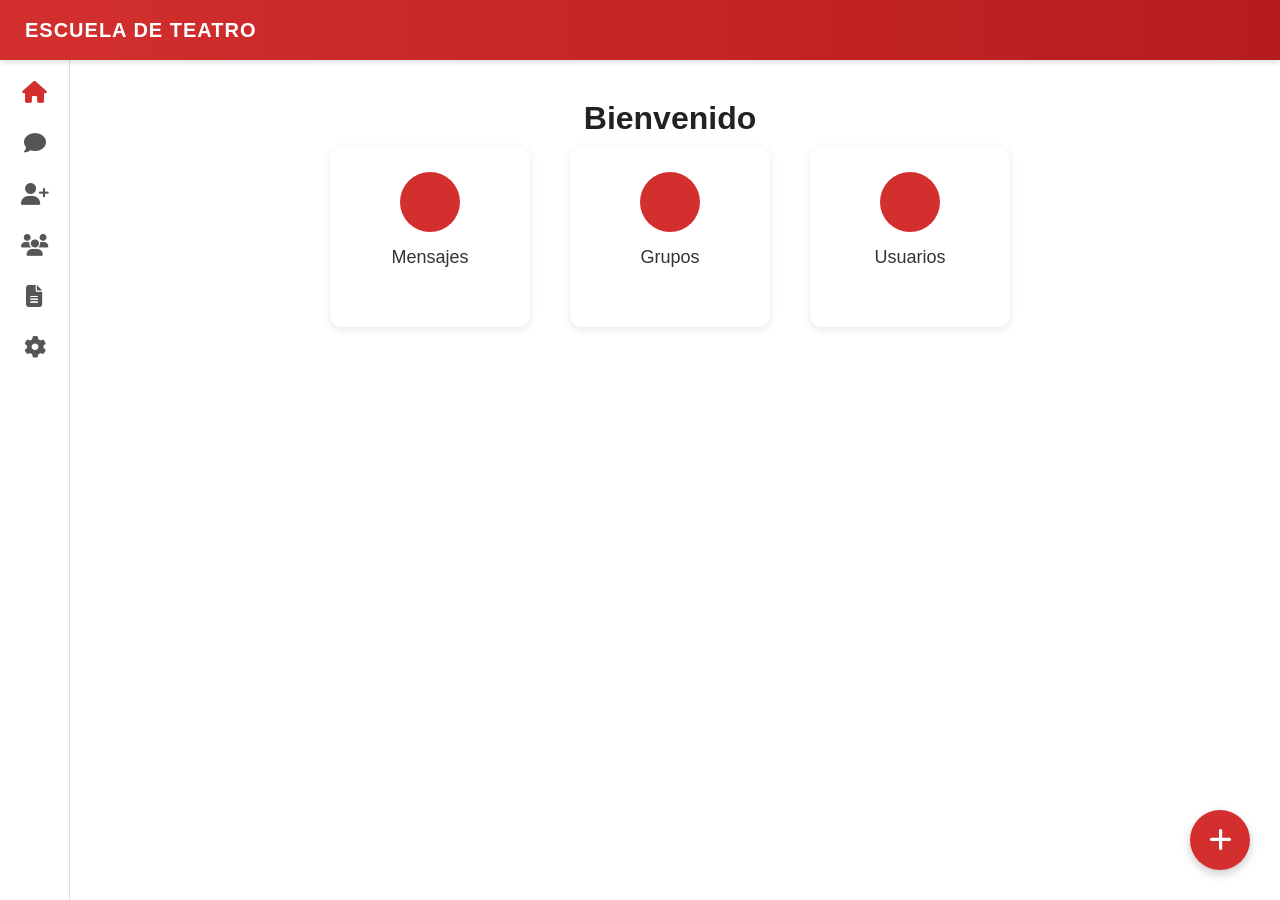
==== index.html @ a5ab4965 "Actualización del proyecto" ====
<!DOCTYPE html>
<html lang="es">
<head>
    <meta charset="UTF-8">
    <title>Escuela de Teatro</title>
    <link rel="stylesheet" href="styles.css">

    <!-- importamos esta fuente para los iconos-->
    <link rel="stylesheet" href="https://cdnjs.cloudflare.com/ajax/libs/font-awesome/6.5.0/css/all.min.css">
</head>
<body>

<!-- cabecera -->
<header class="cabecera">
    <h1>ESCUELA DE TEATRO</h1> <!--cambiar por un logo o el nombre de la escuela-->
</header>

<!-- barra lateral -->
 <!--NO CAMBIEIS ESTAS CLASES PORQUE SON NATIVAS DE LA BIBLIOTECA DE ICONOS-->
<aside class="barra-lateral">
   <a href="index.html" class="icono activo">
    <i class="fas fa-home"></i>
    </a>

    <a href="http://localhost/FFE_PRACTICAS/PROYECTO-PRACTICAS/mensaje.php" class="icono">
        <i class="fas fa-comment"></i>
    </a>

    <a href="login.html" class="icono">
        <i class="fas fa-user-plus"></i>
    </a>

    <a href="registro.html" class="icono"> 
        <i class="fas fa-users"></i>
    </a>

    <a href="historial.html" class="icono">
        <i class="fas fa-file-alt"></i>
    </a>

    <a href="#" class="icono">
        <i class="fas fa-cog"></i>
    </a>
</aside>

<!-- contenido -->
<main class="contenido">
    <h2>Bienvenido</h2>

    <div class="tarjetas-contenedor">
        <div class="tarjeta">
            <div class="circulo"></div>
            <p>Mensajes</p>
        </div>

        <div class="tarjeta">
            <div class="circulo"></div>
            <p>Grupos</p>
        </div>

        <div class="tarjeta">
            <div class="circulo"></div>
            <p>Usuarios</p>
        </div>
    </div>
</main>

<!-- botón -->
<button class="boton-flotante">
    <i class="fas fa-plus"></i> <!--NO CAMBIAR ESTA CLASE PORQUE ES NATIVA-->
</button>

</body>
</html>
---- styles.css ----
/* ESTILOS DE LOGIN */

/* la base de todos los estilos */
* {
    margin: 0;
    padding: 0;
    box-sizing: border-box;
    font-family: Arial, Helvetica, sans-serif;
}

body, html {
    height: 100%;
}

/* CONTENEDOR PRINCIPAL */
.contenedor {
    display: flex;
    height: 100vh;
}

/* LADO IZQUIERDO */
.contenedor-izquierdo {
    width: 50%;
    background: url("fondo.jpg") no-repeat center center/cover; 
    position: relative;
}

.overlay {
    width: 100%;
    height: 100%;
    background: linear-gradient(180deg, rgba(0,0,0,0.2), rgba(0,0,0,0.7));
    padding: 40px;
    display: flex;
    flex-direction: column;
    justify-content: space-between;
}

/* LOGO */
.logo {
    color: white;
    font-size: 28px;
    font-weight: bold;
}

/* TEXTO DE BIENVENIDA */
.texto-bienvenida h2 {
    color: white;
    font-size: 48px;
    font-weight: bold;
    line-height: 1.1;
}

/* LADO DERECHO */
.contenedor-derecho {
    width: 50%;
    display: flex;
    justify-content: center;
    align-items: center;
    background: white;
}

/* FORMULARIO */
.formulario-login {
    width: 70%;
}

.formulario-login h2 {
    font-size: 28px;
    margin-bottom: 40px;
    color: #222;
}

/* GRUPOS DE INPUT */
.grupo-input {
    position: relative;
    margin-bottom: 40px;
}

.grupo-input input {
    width: 100%;
    border: none;
    border-bottom: 2px solid #ccc;
    padding: 10px 0;
    font-size: 16px;
    outline: none;
}

.grupo-input input:focus {
    border-bottom-color: #d32f2f;
}

.grupo-input label {
    position: absolute;
    top: -20px;
    left: 0;
    font-size: 14px;
    color: #555;
}

/* BOTÓN GENÉRICO */
button {
    width: 100%;
    padding: 12px 0;
    background: #d32f2f;
    border: none;
    border-radius: 30px;
    color: white;
    font-size: 18px;
    cursor: pointer;
    transition: 0.3s;
}

button:hover {
    background: #b71c1c;
}

/* ESTILOS DEL INDEX Y ESTRUCTURA GENERAL */

/* CABECERA */
.cabecera {
    width: 100%;
    height: 60px;
    background: linear-gradient(90deg, #d32f2f, #b71c1c);
    display: flex;
    align-items: center;
    padding-left: 25px;
    color: white;
    font-family: 'Segoe UI', Arial, sans-serif;
    font-weight: 600;
    letter-spacing: 1px;
    position: fixed;
    top: 0;
    left: 0;
    z-index: 10;
    box-shadow: 0 2px 6px rgba(0,0,0,0.15);
}

.cabecera h1 {
    font-size: 20px;
    margin: 0;
}
/* BARRA LATERAL */
.barra-lateral {
    width: 70px;
    background: #ffffff;
    height: 100vh;
    padding-top: 80px; /* para que no tape la cabecera */
    display: flex;
    flex-direction: column;
    align-items: center;
    gap: 25px;
    position: fixed;
    top: 0;
    left: 0;
    border-right: 1px solid #ddd;
}

.icono {
    font-size: 22px;
    color: #555;
    cursor: pointer;
    transition: 0.3s;
    text-decoration: none;
}

.icono:hover {
    color: #d32f2f;
}

.icono.activo {
    color: #d32f2f;
}

/* CONTENIDO PRINCIPAL (INDEX / HISTORIAL / MENSAJE) */
.contenido {
    margin-left: 60px; /* espacio barra lateral */
    padding-top: 100px; /* espacio cabecera */
    padding-left: 20px;
    padding-right: 20px;
    text-align: center;
}

.contenido h2 {
    font-size: 32px;
    margin-bottom: 10px;
    color: #222;
}

/* TARJETAS INDEX */
.tarjetas-contenedor {
    display: flex;
    justify-content: center;
    gap: 40px;
}

.tarjeta {
    width: 200px;
    height: 180px;
    background: #fff;
    border-radius: 12px;
    box-shadow: 0 2px 8px rgba(0,0,0,0.1);
    display: flex;
    flex-direction: column;
    align-items: center;
    padding-top: 25px;
    transition: 0.3s;
}

.tarjeta:hover {
    transform: translateY(-5px);
}

.circulo {
    width: 60px;
    height: 60px;
    background: #d32f2f;
    border-radius: 50%;
    margin-bottom: 15px;
}

.tarjeta p {
    font-size: 18px;
    color: #333;
    font-weight: 500;
}

/* BOTÓN FLOTANTE INDEX */
.boton-flotante {
    position: fixed;
    bottom: 30px;
    right: 30px;
    width: 60px;
    height: 60px;
    background: #d32f2f;
    border: none;
    border-radius: 50%;
    color: white;
    font-size: 26px;
    cursor: pointer;
    display: flex;
    justify-content: center;
    align-items: center;
    box-shadow: 0 4px 10px rgba(0,0,0,0.2);
    transition: 0.3s;
}

.boton-flotante:hover {
    background: #b71c1c;
}

/* ESTILOS DEL HISTORIAL */

.barra-superior {
    width: 100%;
    display: flex;
    flex-direction: row;
    align-items: center;   
    justify-content: center; 
    gap: 15px;
    padding: 0 20px;
    /* padding-top: 40px;*/
    margin-top: 15px;
    margin-bottom: 20px
}

/* BUSCADOR HISTORIAL */
.buscador-grande {
    width: 100%;
    max-width: 600px;
    height: 45px;
    background: #fff;
    border: 1px solid #ccc;
    border-radius: 25px;
    display: flex;
    align-items: center;
    padding: 0 15px;
    gap: 10px;
    margin: 0 auto;
}

.buscador-grande i {
    color: #888;
    font-size: 18px;
}

.buscador-grande input {
    width: 100%;
    border: none;
    outline: none;
    font-size: 15px;
}

/* FECHAS HISTORIAL */
.filtro-fecha-inline {
    display: flex;
    justify-content: center;
    gap: 8px;
}

.filtro-fecha-inline input {
    height: 38px;
    padding: 0 10px;
    border: 1px solid #ccc;
    border-radius: 6px;
    font-size: 14px;
}

/* BOTÓN FILTROS */
.filtros-container {
    position: relative;
    display: flex;
    justify-content: center;
}

.boton-filtros {
    height: 38px;
    padding: 0 15px;
    background: #d32f2f;
    color: white;
    border: none;
    border-radius: 6px;
    font-size: 14px;
    cursor: pointer;
    display: flex;
    align-items: center;
    gap: 8px;
    transition: 0.3s;
}

.boton-filtros:hover {
    background: #b71c1c;
}

/* PANEL DE FILTROS */
.panel-filtros {
    position: absolute;
    top: 45px;
    right: 0;
    width: 260px;
    background: #fff;
    border: 1px solid #ccc;
    border-radius: 8px;
    padding: 15px;
    box-shadow: 0 2px 8px rgba(0,0,0,0.15);
    display: none;
    z-index: 20;
}

.panel-filtros.activo {
    display: block;
}

.filtro-grupo {
    display: flex;
    flex-direction: column;
    margin-bottom: 12px;
}

.filtro-grupo label {
    font-size: 13px;
    margin-bottom: 4px;
    color: #444;
}

.filtro-select {
    height: 38px;
    border: 1px solid #ccc;
    border-radius: 6px;
    padding: 0 10px;
    font-size: 14px;
    background: #fff;
    cursor: pointer;
}

.boton-aplicar {
    width: 100%;
    height: 38px;
    background: #d32f2f;
    color: white;
    border: none;
    border-radius: 6px;
    font-size: 14px;
    cursor: pointer;
    margin-top: 5px;
}

/* PÁGINA HISTORIAL */
.lista-historial-grande {
    width: 100%;
    display: flex;
    flex-direction: column;
    gap: 12px;
}

.item-historial {
    background: #fff;
    border: 1px solid #d32f2f;
    border-radius: 8px;
    padding: 12px 15px;
    font-size: 14px;
    color: #333;
    line-height: 1.3;
    box-shadow: 0 1px 4px rgba(0,0,0,0.05);
    transition: 0.2s;
}

.item-historial:hover {
    transform: translateY(-2px);
    box-shadow: 0 3px 8px rgba(0,0,0,0.1);
}

/* ESTILOS DE NUEVO MENSAJE */

.contenido-flex {
    display: flex;
    gap: 40px;
    padding-right: 30px;
}
/* CENTRA SOLO EL FORMULARIO DEL REGISTRO */
.registro-flex {
    justify-content: center;
}
/* FORMULARIO IZQUIERDO */
.contenedor-formulario {
    width: 60%;
    background: #fff;
    padding: 20px;
}

.contenedor-formulario h2 {
    font-size: 30px;
    margin-bottom: 25px;
    color: #222;
}

/* BLOQUES DEL FORMULARIO */
.bloque {
    background: #fff;
    border: 1px solid #ddd;
    border-radius: 12px;
    padding: 20px;
    margin-bottom: 25px;
    box-shadow: 0 2px 6px rgba(0,0,0,0.05);
}

.bloque h3 {
    font-size: 18px;
    margin-bottom: 15px;
    display: flex;
    align-items: center;
    gap: 10px;
    color: #333;
}

.bloque h3 i {
    color: #d32f2f;
}

/* INPUTS Y SELECTS */
.caja-input {
    display: flex;
    flex-direction: column;
    margin-bottom: 15px;
}

.caja-input label {
    font-size: 14px;
    margin-bottom: 5px;
    color: #444;
}

.caja-input input,
.caja-input select,
.caja-input textarea {
    border: 1px solid #ccc;
    border-radius: 6px;
    padding: 10px;
    font-size: 14px;
    outline: none;
}

.caja-input textarea {
    height: 120px;
    resize: none;
}

/* BOTÓN ENVIAR */
.boton-enviar {
    width: 100%;
    padding: 12px 0;
    background: #d32f2f;
    border: none;
    border-radius: 30px;
    color: white;
    font-size: 18px;
    cursor: pointer;
    margin-top: 10px;
    transition: 0.3s;
}

.boton-enviar:hover {
    background: #b71c1c;
}

/* PANEL DERECHO: HISTORIAL EN NUEVO MENSAJE */
.historial {
    width: 40%;
    background: #fff;
    padding: 20px;
}

.historial h3 {
    font-size: 22px;
    margin-bottom: 20px;
    color: #222;
}

/* BUSCADOR EN PANEL DERECHO */
.buscador {
    width: 100%;
    height: 40px;
    background: #fff;
    border: 1px solid #ccc;
    border-radius: 25px;
    display: flex;
    align-items: center;
    padding: 0 15px;
    gap: 10px;
    margin-bottom: 20px;
}

.buscador i {
    color: #888;
}

.buscador input {
    width: 100%;
    border: none;
    outline: none;
    font-size: 14px;
}

/* LISTA DEL HISTORIAL EN PANEL DERECHO */
.lista-historial {
    display: flex;
    flex-direction: column;
    gap: 15px;
}

.lista-historial .item-historial {
    background: #fff;
    border: 2px solid #d32f2f;
    border-radius: 10px;
    padding: 15px;
    font-size: 14px;
    color: #333;
    line-height: 1.4;
    box-shadow: 0 2px 6px rgba(0,0,0,0.05);
    transition: 0.3s;
}

.lista-historial .item-historial:hover {
    transform: translateY(-3px);
    box-shadow: 0 4px 10px rgba(0,0,0,0.1);
}

/* CONTENEDOR GENERAL */
.contenido-mensajes {
    display: flex;
    gap: 30px;
    margin-top: 20px;
}

/* MENÚ IZQUIERDO */
.menu-mensajes {
    width: 220px;
    background: #fff;
    border: 1px solid #ddd;
    border-radius: 12px;
    padding: 20px 0;
    display: flex;
    flex-direction: column;
    gap: 10px;
    box-shadow: 0 2px 6px rgba(0,0,0,0.05);
}

.opcion-menu {
    display: flex;
    align-items: center;
    gap: 12px;
    padding: 12px 20px;
    color: #444;
    font-size: 15px;
    text-decoration: none;
    transition: 0.2s;
}

.opcion-menu i {
    color: #d32f2f;
    font-size: 18px;
}

.opcion-menu:hover {
    background: #ffecec;
}

.opcion-menu.activo {
    background: #ef9a9a;
    color: white;
    font-weight: 600;
}

/* PANEL DERECHO */
.panel-mensajes {
    flex: 1;
    background: #fff;
    padding: 20px;
    border-radius: 12px;
    border: 1px solid #ddd;
    box-shadow: 0 2px 6px rgba(0,0,0,0.05);
}

/* LISTA DE MENSAJES */
.lista-mensajes {
    display: flex;
    flex-direction: column;
    gap: 12px;
    margin-top: 20px;
}

.fila-mensaje {
    display: grid;
    grid-template-columns: 22px 40px 150px 1fr 150px;
    align-items: center;
    gap: 12px;
    padding: 12px 18px;
    background: #fff;
    border: 1px solid #ddd;
    border-radius: 10px;
    box-shadow: 0 1px 3px rgba(0,0,0,0.05);
    transition: 0.2s;
}

.fila-mensaje:hover {
    background: #fafafa;
    transform: translateY(-1px);
}

.fila-mensaje input[type="checkbox"] {
    width: 20px;
    height: 20px;
    cursor: pointer;
}

/* PARTE IZQUIERDA DEL MENSAJE */
.avatar {
    width: 40px;
    height: 40px;
    background: #d32f2f;
    border-radius: 50%;
    display: flex;
    justify-content: center;
    align-items: center;
    color: white;
    font-size: 22px;
}
.avatar::before {
    content: "\f007"; /* icono de usuario */
    font-family: "Font Awesome 6 Free";
    font-weight: 900;
}

/* TEXTO DEL MENSAJE */
.nombre {
    margin-left: -50px;
    font-size: 15px;
    font-weight: 600;
    color: #222;
}

.mensaje {
    font-size: 14px;
    color: #555;
}
/* Fecha */
.mensaje-derecha,
.fecha {
    display: flex;
    align-items: center;
    gap: 6px;
    justify-content: flex-end;
    font-size: 13px;
    color: #777;
    white-space: nowrap;
}
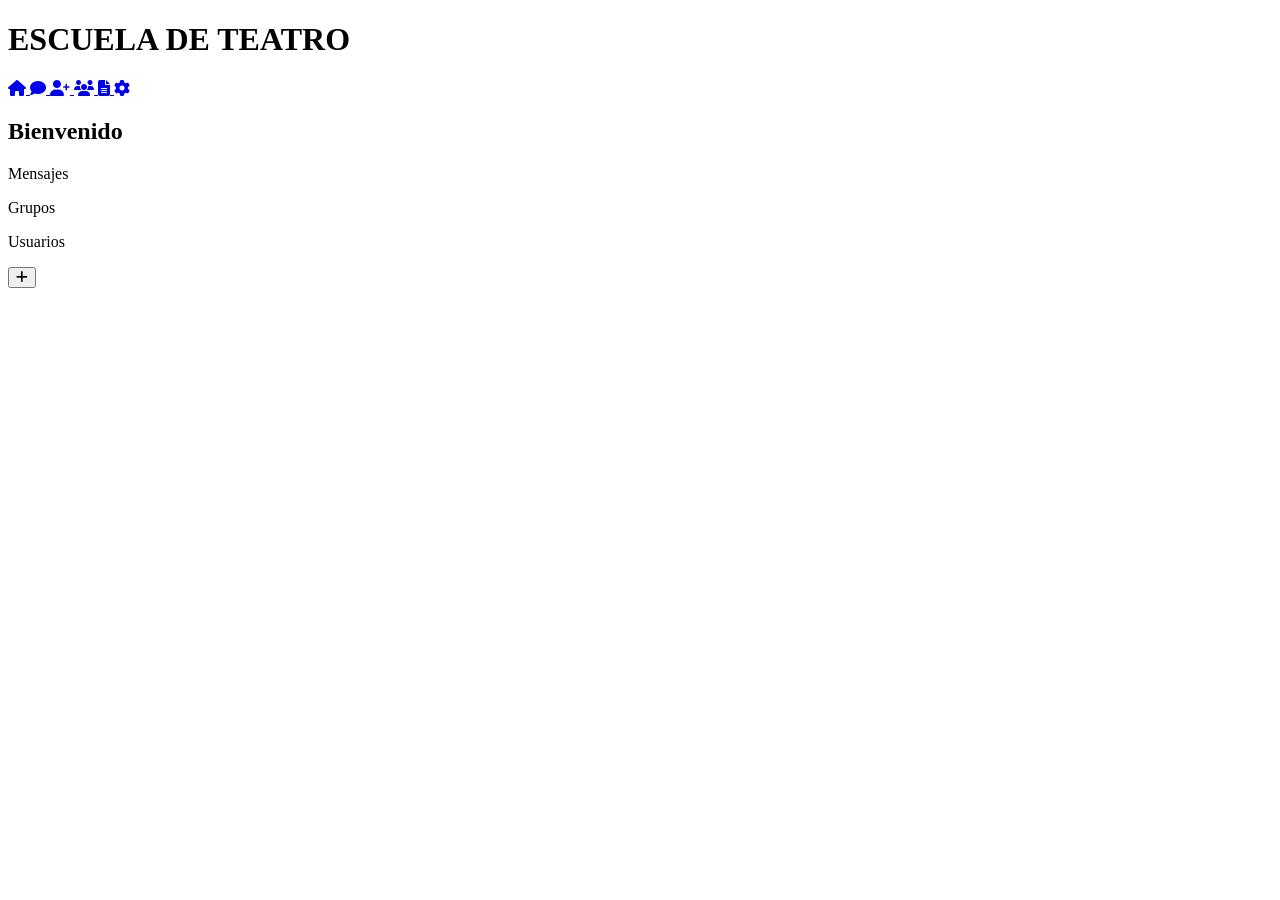
==== commit 01421168: "Add files via upload" ====
--- a/index.html
+++ b/index.html
@@ -18,11 +18,11 @@
 <!-- barra lateral -->
  <!--NO CAMBIEIS ESTAS CLASES PORQUE SON NATIVAS DE LA BIBLIOTECA DE ICONOS-->
 <aside class="barra-lateral">
-   <a href="index.html" class="icono activo">
-    <i class="fas fa-home"></i>
+    <a href="index.html" class="icono activo">
+        <i class="fas fa-home"></i>
     </a>
 
-    <a href="http://localhost/FFE_PRACTICAS/PROYECTO-PRACTICAS/mensaje.php" class="icono">
+    <a href="mensaje.html" class="icono">
         <i class="fas fa-comment"></i>
     </a>
 
@@ -38,7 +38,7 @@
         <i class="fas fa-file-alt"></i>
     </a>
 
-    <a href="#" class="icono">
+    <a href="#" class="icono"> <!--aún por completar-->
         <i class="fas fa-cog"></i>
     </a>
 </aside>
